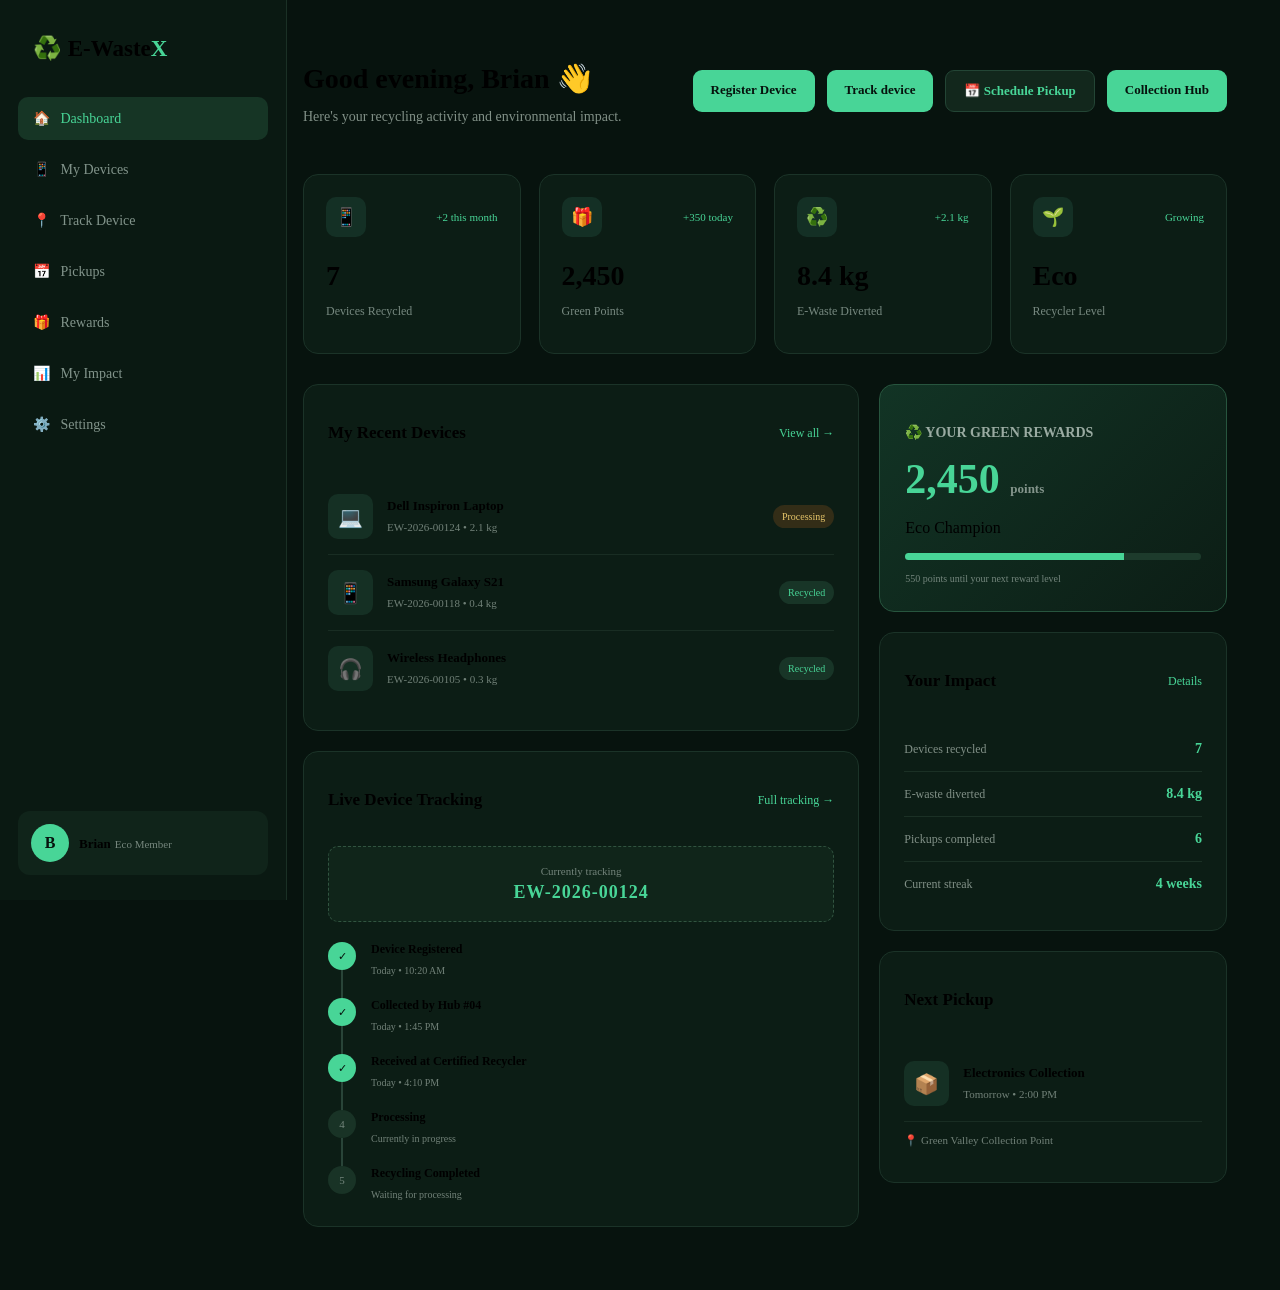
==== dashboard.html @ c2f98463 "Add files via upload" ====
<!DOCTYPE html>
<html lang="en">

<head>

    <meta charset="UTF-8">

    <meta name="viewport" content="width=device-width, initial-scale=1.0">

    <title>E-WasteX | Dashboard</title>

    <!-- Main CSS -->
    <link rel="stylesheet" href="css/style.css">

    <!-- Dashboard CSS -->
    <style>

        body {
            background: #07130e;
        }

        /* DASHBOARD LAYOUT */

        .dashboard-container {
            display: flex;
            min-height: 100vh;
        }


        /* SIDEBAR */

        .sidebar {
            width: 250px;
            background: #0a1912;
            border-right: 1px solid #1a3025;

            padding: 25px 18px;

            position: fixed;
            left: 0;
            top: 0;
            bottom: 0;
        }

        .sidebar-logo {
            font-size: 23px;
            font-weight: 800;

            padding: 10px 15px 35px;
        }

        .sidebar-logo span {
            color: #48d597;
        }


        .sidebar-menu {
            display: flex;
            flex-direction: column;
            gap: 8px;
        }

        .sidebar-menu a {
            text-decoration: none;

            color: #82948b;

            padding: 13px 15px;

            border-radius: 10px;

            font-size: 14px;

            transition: 0.3s;
        }

        .sidebar-menu a:hover {
            background: #12271c;
            color: #48d597;
        }

        .sidebar-menu a.active {
            background: #163525;
            color: #48d597;
        }


        .sidebar-bottom {
            position: absolute;

            bottom: 25px;

            left: 18px;
            right: 18px;
        }

        .user-mini {
            background: #10241a;

            padding: 13px;

            border-radius: 12px;

            display: flex;

            align-items: center;

            gap: 10px;
        }

        .user-avatar {
            width: 38px;
            height: 38px;

            background: #48d597;

            color: #07130e;

            border-radius: 50%;

            display: flex;

            align-items: center;

            justify-content: center;

            font-weight: bold;
        }

        .user-mini strong {
            font-size: 13px;
        }

        .user-mini small {
            color: #75867d;
            font-size: 11px;
        }


        /* MAIN CONTENT */

        .dashboard-main {
            margin-left: 250px;

            width: calc(100% - 250px);

            padding: 35px 45px;
        }


        /* TOP BAR */

        .dashboard-top {
            display: flex;

            justify-content: space-between;

            align-items: center;

            margin-bottom: 35px;
        }

        .dashboard-top h1 {
            font-size: 28px;

            margin-bottom: 5px;
        }

        .dashboard-top p {
            color: #819087;

            font-size: 14px;
        }

        .notification {
            width: 42px;
            height: 42px;

            border: 1px solid #243c30;

            border-radius: 10px;

            display: flex;

            align-items: center;

            justify-content: center;

            cursor: pointer;
        }


        /* ACTION BUTTONS */

        .quick-actions {
            display: flex;

            gap: 12px;
        }

        .action-button {
            background: #48d597;

            color: #06120d;

            padding: 12px 18px;

            border-radius: 9px;

            text-decoration: none;

            font-size: 13px;

            font-weight: bold;
        }

        .action-button.secondary {
            background: #12271c;

            color: #48d597;

            border: 1px solid #234535;
        }


        /* STAT CARDS */

        .dashboard-stats {

            display: grid;

            grid-template-columns: repeat(4, 1fr);

            gap: 18px;

            margin-bottom: 30px;
        }

        .stat-card {

            background: #0c1d15;

            border: 1px solid #1b3328;

            border-radius: 15px;

            padding: 22px;
        }

        .stat-top {

            display: flex;

            justify-content: space-between;

            align-items: center;

            margin-bottom: 15px;
        }

        .stat-icon {

            width: 40px;
            height: 40px;

            border-radius: 10px;

            background: #143025;

            display: flex;

            align-items: center;

            justify-content: center;

            font-size: 18px;
        }

        .stat-card h2 {

            font-size: 28px;

            margin-bottom: 3px;
        }

        .stat-card p {

            color: #778980;

            font-size: 12px;
        }

        .stat-change {

            color: #48d597;

            font-size: 11px;
        }


        /* MAIN GRID */

        .dashboard-grid {

            display: grid;

            grid-template-columns: 1.6fr 1fr;

            gap: 20px;
        }


        /* GENERAL CARD */

        .dashboard-card {

            background: #0c1d15;

            border: 1px solid #1b3328;

            border-radius: 15px;

            padding: 24px;

            margin-bottom: 20px;
        }

        .card-heading {

            display: flex;

            justify-content: space-between;

            align-items: center;

            margin-bottom: 22px;
        }

        .card-heading h2 {

            font-size: 17px;
        }

        .card-heading a {

            color: #48d597;

            text-decoration: none;

            font-size: 12px;
        }


        /* DEVICE */

        .device {

            display: flex;

            align-items: center;

            gap: 14px;

            padding: 15px 0;

            border-bottom: 1px solid #192d23;
        }

        .device:last-child {

            border-bottom: none;
        }

        .device-icon {

            width: 45px;
            height: 45px;

            border-radius: 10px;

            background: #153024;

            display: flex;

            align-items: center;

            justify-content: center;

            font-size: 20px;
        }

        .device-info {

            flex: 1;
        }

        .device-info strong {

            display: block;

            font-size: 13px;

            margin-bottom: 3px;
        }

        .device-info small {

            color: #718178;

            font-size: 11px;
        }


        /* STATUS */

        .device-status {

            padding: 6px 9px;

            border-radius: 20px;

            font-size: 10px;

            background: #183527;

            color: #48d597;
        }

        .device-status.processing {

            color: #e6c56a;

            background: #332d17;
        }


        /* TRACKING */

        .tracking-id {

            background: #10251a;

            border: 1px dashed #315440;

            padding: 18px;

            border-radius: 10px;

            margin-bottom: 20px;

            text-align: center;
        }

        .tracking-id small {

            display: block;

            color: #73847b;

            font-size: 11px;

            margin-bottom: 5px;
        }

        .tracking-id strong {

            color: #48d597;

            font-size: 18px;

            letter-spacing: 1px;
        }


        /* TRACKING STEPS */

        .tracking-step {

            display: flex;

            gap: 15px;

            position: relative;

            padding-bottom: 20px;
        }

        .tracking-step:last-child {

            padding-bottom: 0;
        }

        .tracking-dot {

            width: 28px;
            height: 28px;

            flex-shrink: 0;

            border-radius: 50%;

            background: #193326;

            color: #71847a;

            display: flex;

            align-items: center;

            justify-content: center;

            font-size: 11px;

            z-index: 2;
        }

        .tracking-step.completed .tracking-dot {

            background: #48d597;

            color: #06120d;
        }

        .tracking-line {

            position: absolute;

            left: 13px;

            top: 28px;

            width: 2px;

            height: 35px;

            background: #294438;
        }

        .tracking-step:last-child .tracking-line {

            display: none;
        }

        .tracking-content strong {

            display: block;

            font-size: 12px;

            margin-bottom: 3px;
        }

        .tracking-content small {

            color: #718178;

            font-size: 10px;
        }


        /* REWARD CARD */

        .reward-card {

            background: linear-gradient(
                135deg,
                #123425,
                #0c1d15
            );

            border: 1px solid #27553e;

            border-radius: 15px;

            padding: 25px;

            margin-bottom: 20px;
        }

        .reward-card h3 {

            font-size: 14px;

            color: #9aaba2;

        }

        .points {

            font-size: 42px;

            font-weight: 800;

            color: #48d597;

            margin: 10px 0;
        }

        .points span {

            font-size: 13px;

            color: #84958c;

        }

        .reward-progress {

            height: 7px;

            background: #1d3b2c;

            border-radius: 20px;

            overflow: hidden;

            margin: 15px 0 8px;
        }

        .reward-progress div {

            width: 74%;

            height: 100%;

            background: #48d597;
        }

        .reward-card small {

            color: #73857c;

            font-size: 10px;
        }


        /* IMPACT CARD */

        .impact-mini {

            display: flex;

            justify-content: space-between;

            align-items: center;

            padding: 14px 0;

            border-bottom: 1px solid #1b3025;
        }

        .impact-mini:last-child {

            border-bottom: none;
        }

        .impact-mini span {

            color: #819087;

            font-size: 12px;
        }

        .impact-mini strong {

            color: #48d597;

            font-size: 14px;
        }


        /* MOBILE */

        @media(max-width: 1000px) {

            .dashboard-stats {

                grid-template-columns: repeat(2, 1fr);
            }

            .dashboard-grid {

                grid-template-columns: 1fr;
            }
        }


        @media(max-width: 700px) {

            .sidebar {

                width: 70px;

                padding: 15px 10px;
            }

            .sidebar-logo {

                font-size: 0;
            }

            .sidebar-logo:first-letter {

                font-size: 25px;
            }

            .sidebar-menu a {

                font-size: 0;

                text-align: center;
            }

            .dashboard-main {

                margin-left: 70px;

                width: calc(100% - 70px);

                padding: 25px 15px;
            }

            .dashboard-stats {

                grid-template-columns: 1fr;
            }

            .quick-actions {

                display: none;
            }

        }

    </style>

</head>


<body>


<div class="dashboard-container">


    <!-- SIDEBAR -->

    <aside class="sidebar">

        <div class="sidebar-logo">
            ♻️ E-Waste<span>X</span>
        </div>


        <div class="sidebar-menu">

            <a href="dashboard.html" class="active">
                🏠 &nbsp; Dashboard
            </a>

            <a href="#">
                📱 &nbsp; My Devices
            </a>

            <a href="#">
                📍 &nbsp; Track Device
            </a>

            <a href="#">
                📅 &nbsp; Pickups
            </a>

            <a href="#">
                🎁 &nbsp; Rewards
            </a>

            <a href="#">
                📊 &nbsp; My Impact
            </a>

            <a href="#">
                ⚙️ &nbsp; Settings
            </a>

        </div>


        <div class="sidebar-bottom">

            <div class="user-mini">

                <div class="user-avatar">
                    B
                </div>

                <div>

                    <strong>Brian</strong>

                    <small>Eco Member</small>

                </div>

            </div>

        </div>

    </aside>



    <!-- MAIN DASHBOARD -->

    <main class="dashboard-main">


        <!-- TOP -->

        <div class="dashboard-top">

            <div>

                <h1>
                    Good evening, Brian 👋
                </h1>

                <p>
                    Here's your recycling activity and environmental impact.
                </p>

            </div>


            <div class="quick-actions">
                <a href="register.html" class="action-button">
                     Register Device
                </a>
                <a href="track.html" class="action-button">
                    Track device
                </a>

                <a href="pickup.html" class="action-button secondary">
                    📅 Schedule Pickup
                </a>
                <a href="hub.html" class="action-button">
                    Collection Hub
                </a>

            </div>

        </div>



        <!-- STATISTICS -->

        <section class="dashboard-stats">


            <div class="stat-card">

                <div class="stat-top">

                    <div class="stat-icon">
                        📱
                    </div>

                    <span class="stat-change">
                        +2 this month
                    </span>

                </div>

                <h2>7</h2>

                <p>
                    Devices Recycled
                </p>

            </div>



            <div class="stat-card">

                <div class="stat-top">

                    <div class="stat-icon">
                        🎁
                    </div>

                    <span class="stat-change">
                        +350 today
                    </span>

                </div>

                <h2>2,450</h2>

                <p>
                    Green Points
                </p>

            </div>



            <div class="stat-card">

                <div class="stat-top">

                    <div class="stat-icon">
                        ♻️
                    </div>

                    <span class="stat-change">
                        +2.1 kg
                    </span>

                </div>

                <h2>8.4 kg</h2>

                <p>
                    E-Waste Diverted
                </p>

            </div>



            <div class="stat-card">

                <div class="stat-top">

                    <div class="stat-icon">
                        🌱
                    </div>

                    <span class="stat-change">
                        Growing
                    </span>

                </div>

                <h2>Eco</h2>

                <p>
                    Recycler Level
                </p>

            </div>


        </section>



        <!-- MAIN GRID -->

        <div class="dashboard-grid">


            <!-- LEFT COLUMN -->

            <div>


                <!-- RECENT DEVICES -->

                <div class="dashboard-card">

                    <div class="card-heading">

                        <h2>
                            My Recent Devices
                        </h2>

                        <a href="#">
                            View all →
                        </a>

                    </div>


                    <!-- DEVICE 1 -->

                    <div class="device">

                        <div class="device-icon">
                            💻
                        </div>

                        <div class="device-info">

                            <strong>
                                Dell Inspiron Laptop
                            </strong>

                            <small>
                                EW-2026-00124 • 2.1 kg
                            </small>

                        </div>

                        <span class="device-status processing">
                            Processing
                        </span>

                    </div>


                    <!-- DEVICE 2 -->

                    <div class="device">

                        <div class="device-icon">
                            📱
                        </div>

                        <div class="device-info">

                            <strong>
                                Samsung Galaxy S21
                            </strong>

                            <small>
                                EW-2026-00118 • 0.4 kg
                            </small>

                        </div>

                        <span class="device-status">
                            Recycled
                        </span>

                    </div>


                    <!-- DEVICE 3 -->

                    <div class="device">

                        <div class="device-icon">
                            🎧
                        </div>

                        <div class="device-info">

                            <strong>
                                Wireless Headphones
                            </strong>

                            <small>
                                EW-2026-00105 • 0.3 kg
                            </small>

                        </div>

                        <span class="device-status">
                            Recycled
                        </span>

                    </div>


                </div>



                <!-- TRACKING -->

                <div class="dashboard-card">

                    <div class="card-heading">

                        <h2>
                            Live Device Tracking
                        </h2>

                        <a href="#">
                            Full tracking →
                        </a>

                    </div>


                    <div class="tracking-id">

                        <small>
                            Currently tracking
                        </small>

                        <strong>
                            EW-2026-00124
                        </strong>

                    </div>


                    <!-- STEP 1 -->

                    <div class="tracking-step completed">

                        <div class="tracking-dot">
                            ✓
                        </div>

                        <div class="tracking-line"></div>

                        <div class="tracking-content">

                            <strong>
                                Device Registered
                            </strong>

                            <small>
                                Today • 10:20 AM
                            </small>

                        </div>

                    </div>


                    <!-- STEP 2 -->

                    <div class="tracking-step completed">

                        <div class="tracking-dot">
                            ✓
                        </div>

                        <div class="tracking-line"></div>

                        <div class="tracking-content">

                            <strong>
                                Collected by Hub #04
                            </strong>

                            <small>
                                Today • 1:45 PM
                            </small>

                        </div>

                    </div>


                    <!-- STEP 3 -->

                    <div class="tracking-step completed">

                        <div class="tracking-dot">
                            ✓
                        </div>

                        <div class="tracking-line"></div>

                        <div class="tracking-content">

                            <strong>
                                Received at Certified Recycler
                            </strong>

                            <small>
                                Today • 4:10 PM
                            </small>

                        </div>

                    </div>


                    <!-- STEP 4 -->

                    <div class="tracking-step">

                        <div class="tracking-dot">
                            4
                        </div>

                        <div class="tracking-line"></div>

                        <div class="tracking-content">

                            <strong>
                                Processing
                            </strong>

                            <small>
                                Currently in progress
                            </small>

                        </div>

                    </div>


                    <!-- STEP 5 -->

                    <div class="tracking-step">

                        <div class="tracking-dot">
                            5
                        </div>

                        <div class="tracking-content">

                            <strong>
                                Recycling Completed
                            </strong>

                            <small>
                                Waiting for processing
                            </small>

                        </div>

                    </div>


                </div>


            </div>



            <!-- RIGHT COLUMN -->

            <div>


                <!-- REWARDS -->

                <div class="reward-card">

                    <h3>
                        ♻️ YOUR GREEN REWARDS
                    </h3>

                    <div class="points">

                        2,450

                        <span>
                            points
                        </span>

                    </div>

                    <p>
                        Eco Champion
                    </p>


                    <div class="reward-progress">

                        <div></div>

                    </div>

                    <small>
                        550 points until your next reward level
                    </small>

                </div>



                <!-- IMPACT -->

                <div class="dashboard-card">

                    <div class="card-heading">

                        <h2>
                            Your Impact
                        </h2>

                        <a href="#">
                            Details
                        </a>

                    </div>


                    <div class="impact-mini">

                        <span>
                            Devices recycled
                        </span>

                        <strong>
                            7
                        </strong>

                    </div>


                    <div class="impact-mini">

                        <span>
                            E-waste diverted
                        </span>

                        <strong>
                            8.4 kg
                        </strong>

                    </div>


                    <div class="impact-mini">

                        <span>
                            Pickups completed
                        </span>

                        <strong>
                            6
                        </strong>

                    </div>


                    <div class="impact-mini">

                        <span>
                            Current streak
                        </span>

                        <strong>
                            4 weeks
                        </strong>

                    </div>


                </div>



                <!-- NEXT PICKUP -->

                <div class="dashboard-card">

                    <div class="card-heading">

                        <h2>
                            Next Pickup
                        </h2>

                    </div>


                    <div class="device">

                        <div class="device-icon">
                            📦
                        </div>

                        <div class="device-info">

                            <strong>
                                Electronics Collection
                            </strong>

                            <small>
                                Tomorrow • 2:00 PM
                            </small>

                        </div>

                    </div>


                    <p style="
                        color:#718178;
                        font-size:11px;
                        margin-top:12px;
                    ">

                        📍 Green Valley Collection Point

                    </p>

                </div>


            </div>


        </div>


    </main>


</div>


</body>

</html>
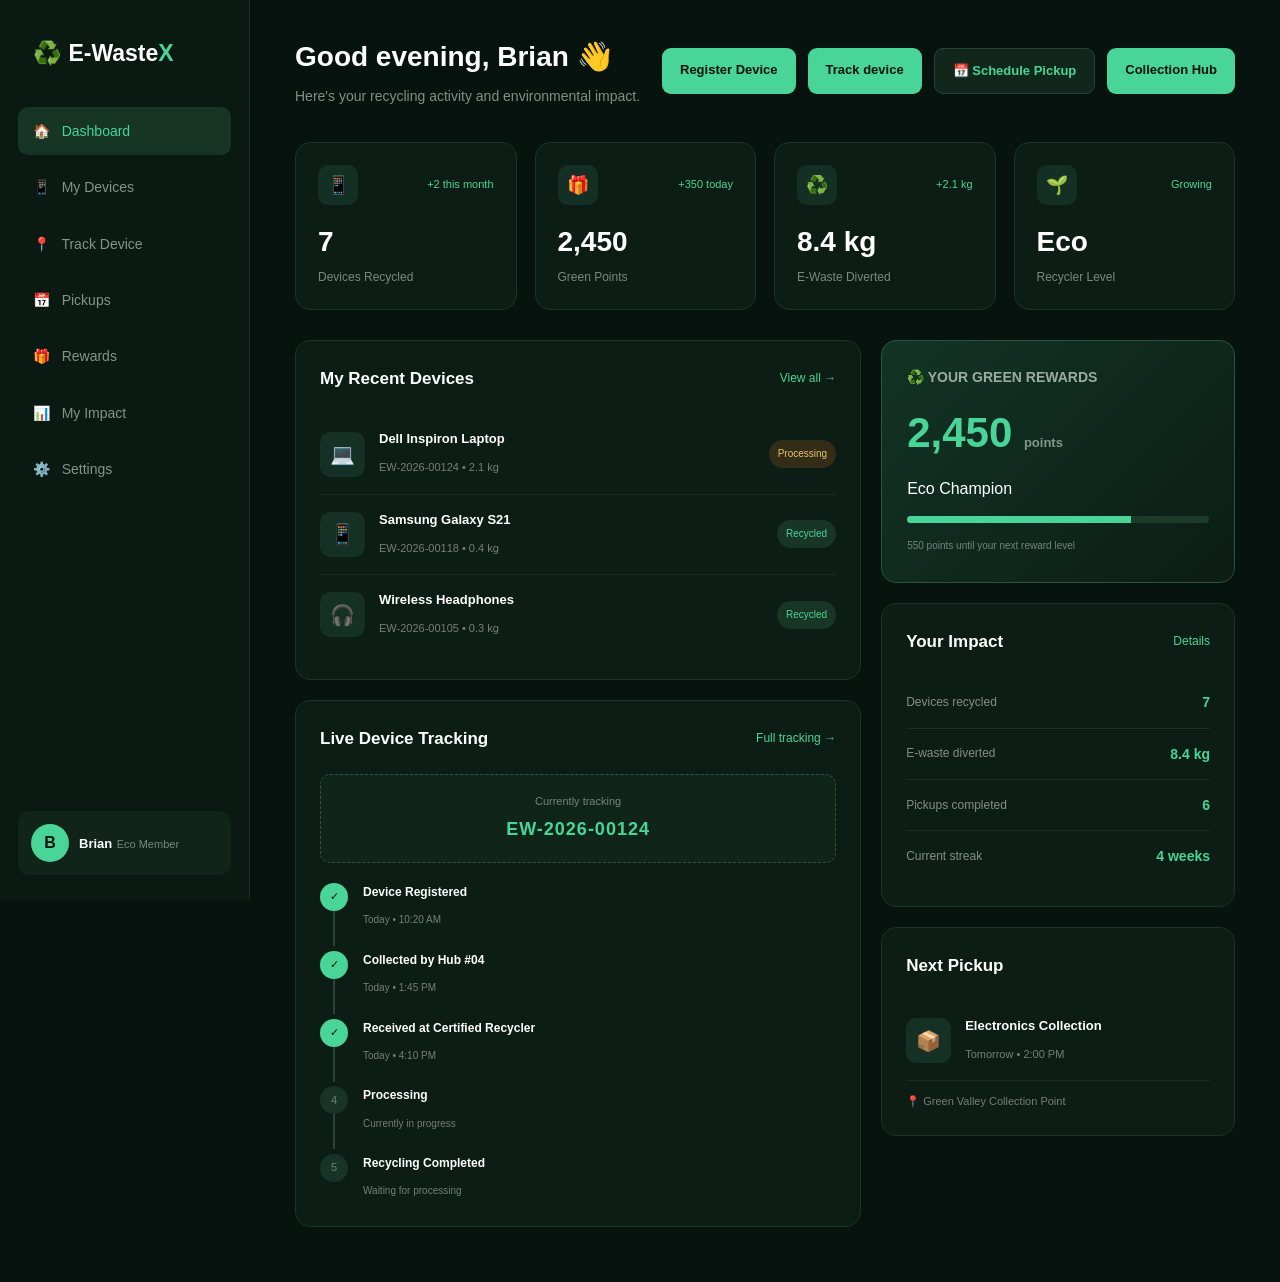
==== commit e4d46acc: "CSS Update: Font" ====
--- a/dashboard.html
+++ b/dashboard.html
@@ -17,6 +17,7 @@
 
         body {
             background: #07130e;
+            font-family: Arial, Helvetica;
         }
 
         /* DASHBOARD LAYOUT */
@@ -736,7 +737,7 @@
 
 </head>
 
-
+<script src="js/dashboard.js"></script>
 <body>
 
 
--- a/css/style.css
+++ b/css/style.css
@@ -0,0 +1,534 @@
+* {
+    margin: 0;
+    padding: 0;
+    box-sizing: border-box;
+}
+
+html {
+    scroll-behavior: smooth;
+}
+
+body {
+    font-family: Arial, Helvetica, sans-serif;
+    background: #07130e;
+    color: white;
+    line-height: 1.6;
+}
+
+
+/* NAVBAR */
+
+.navbar {
+    height: 80px;
+    padding: 0 7%;
+    display: flex;
+    align-items: center;
+    justify-content: space-between;
+
+    border-bottom: 1px solid rgba(255,255,255,0.08);
+
+    position: sticky;
+    top: 0;
+
+    background: rgba(7,19,14,0.95);
+
+    z-index: 100;
+}
+
+.logo {
+    font-size: 24px;
+    font-weight: 800;
+}
+
+.logo span {
+    color: #48d597;
+}
+
+.navbar nav {
+    display: flex;
+    gap: 35px;
+}
+
+.navbar nav a {
+    color: #b9c9c0;
+    text-decoration: none;
+    font-size: 14px;
+}
+
+.navbar nav a:hover {
+    color: #48d597;
+}
+
+.nav-button,
+.primary-button {
+    background: #48d597;
+    color: #06120d;
+    padding: 13px 22px;
+    border-radius: 10px;
+    text-decoration: none;
+    font-weight: 700;
+}
+
+
+/* HERO */
+
+.hero {
+    min-height: 700px;
+    padding: 100px 7%;
+
+    display: grid;
+    grid-template-columns: 1fr 0.9fr;
+
+    align-items: center;
+
+    gap: 80px;
+}
+
+.hero-content {
+    max-width: 650px;
+}
+
+.badge {
+    display: inline-block;
+
+    padding: 7px 14px;
+
+    border: 1px solid rgba(72,213,151,0.3);
+
+    border-radius: 50px;
+
+    color: #48d597;
+
+    font-size: 13px;
+
+    margin-bottom: 25px;
+}
+
+.hero h1 {
+    font-size: 68px;
+    line-height: 1.05;
+
+    margin-bottom: 25px;
+}
+
+.hero h1 span,
+.section-heading span {
+    color: #48d597;
+}
+
+.hero p {
+    color: #aebdb5;
+
+    font-size: 18px;
+
+    max-width: 580px;
+
+    margin-bottom: 35px;
+}
+
+.hero-buttons {
+    display: flex;
+    gap: 15px;
+}
+
+.secondary-button {
+    padding: 13px 22px;
+
+    border: 1px solid #31453c;
+
+    border-radius: 10px;
+
+    text-decoration: none;
+
+    color: white;
+}
+
+
+/* HERO CARD */
+
+.hero-card {
+    background: #0c1d15;
+
+    border: 1px solid #1b3328;
+
+    padding: 25px;
+
+    border-radius: 20px;
+
+    box-shadow: 0 25px 80px rgba(0,0,0,0.3);
+}
+
+.device-card {
+    background: #11251b;
+
+    padding: 18px;
+
+    border-radius: 14px;
+
+    display: flex;
+
+    align-items: center;
+
+    gap: 15px;
+}
+
+.device-icon {
+    width: 55px;
+    height: 55px;
+
+    display: flex;
+    align-items: center;
+    justify-content: center;
+
+    background: #183a2b;
+
+    border-radius: 12px;
+
+    font-size: 25px;
+}
+
+.device-card h3 {
+    font-size: 15px;
+}
+
+.device-card p {
+    font-size: 11px;
+
+    color: #83958c;
+}
+
+.device-card strong {
+    font-size: 12px;
+}
+
+.status {
+    margin-left: auto;
+
+    font-size: 11px;
+
+    color: #48d597;
+}
+
+
+/* JOURNEY */
+
+.journey {
+    margin-top: 25px;
+}
+
+.journey-item {
+    display: flex;
+
+    gap: 15px;
+
+    align-items: center;
+}
+
+.journey-item > span {
+    width: 35px;
+    height: 35px;
+
+    border-radius: 50%;
+
+    background: #193326;
+
+    display: flex;
+
+    align-items: center;
+
+    justify-content: center;
+
+    color: #84988d;
+
+    font-size: 12px;
+}
+
+.journey-item.active > span {
+    background: #48d597;
+    color: #06120d;
+}
+
+.journey-item strong {
+    display: block;
+
+    font-size: 13px;
+}
+
+.journey-item small {
+    color: #708178;
+
+    font-size: 11px;
+}
+
+.journey-line {
+    width: 2px;
+
+    height: 28px;
+
+    background: #263d31;
+
+    margin-left: 17px;
+}
+
+
+/* STATS */
+
+.stats {
+    display: grid;
+
+    grid-template-columns: repeat(4,1fr);
+
+    padding: 45px 7%;
+
+    border-top: 1px solid #17291f;
+
+    border-bottom: 1px solid #17291f;
+}
+
+.stats div {
+    text-align: center;
+
+    border-right: 1px solid #20352a;
+}
+
+.stats div:last-child {
+    border-right: none;
+}
+
+.stats h2 {
+    color: #48d597;
+
+    font-size: 32px;
+}
+
+.stats p {
+    color: #82948b;
+
+    font-size: 13px;
+}
+
+
+/* SECTIONS */
+
+.section {
+    padding: 120px 7%;
+}
+
+.section-heading {
+    max-width: 700px;
+
+    margin-bottom: 60px;
+}
+
+.section-heading h2 {
+    font-size: 45px;
+
+    line-height: 1.1;
+
+    margin-bottom: 20px;
+}
+
+.section-heading p {
+    color: #8e9e96;
+}
+
+
+/* STEPS */
+
+.steps {
+    display: grid;
+
+    grid-template-columns: repeat(4,1fr);
+
+    gap: 20px;
+}
+
+.step {
+    background: #0c1d15;
+
+    padding: 30px;
+
+    border: 1px solid #1a3025;
+
+    border-radius: 15px;
+
+    transition: 0.3s;
+}
+
+.step:hover {
+    transform: translateY(-8px);
+
+    border-color: #48d597;
+}
+
+.step-number {
+    color: #48d597;
+
+    font-size: 14px;
+
+    margin-bottom: 30px;
+}
+
+.step h3 {
+    margin-bottom: 10px;
+}
+
+.step p {
+    color: #819087;
+
+    font-size: 14px;
+}
+
+
+/* IMPACT */
+
+.impact {
+    padding: 100px 7%;
+
+    display: grid;
+
+    grid-template-columns: 1fr 400px;
+
+    gap: 100px;
+
+    align-items: center;
+
+    background: #0a1811;
+}
+
+.impact h2 {
+    font-size: 50px;
+
+    line-height: 1.1;
+
+    margin-bottom: 20px;
+}
+
+.impact p {
+    color: #92a199;
+
+    margin-bottom: 30px;
+
+    max-width: 550px;
+}
+
+.impact-card {
+    background: #10251a;
+
+    padding: 35px;
+
+    border-radius: 20px;
+
+    border: 1px solid #1d392c;
+}
+
+.impact-number {
+    font-size: 60px;
+
+    font-weight: 800;
+
+    color: #48d597;
+
+    margin: 20px 0;
+}
+
+.impact-number span {
+    font-size: 18px;
+
+    color: #82948b;
+}
+
+.progress {
+    height: 8px;
+
+    background: #1b3327;
+
+    border-radius: 20px;
+
+    margin: 20px 0;
+}
+
+.progress-bar {
+    height: 100%;
+
+    width: 70%;
+
+    background: #48d597;
+
+    border-radius: 20px;
+}
+
+
+/* FOOTER */
+
+footer {
+    padding: 50px 7%;
+
+    border-top: 1px solid #1a2c23;
+
+    color: #73827b;
+}
+
+footer p {
+    margin-top: 10px;
+
+    font-size: 13px;
+}
+
+
+/* RESPONSIVE */
+
+@media(max-width: 900px) {
+
+    .navbar nav {
+        display: none;
+    }
+
+    .hero {
+        grid-template-columns: 1fr;
+
+        padding-top: 60px;
+    }
+
+    .hero h1 {
+        font-size: 48px;
+    }
+
+    .stats {
+        grid-template-columns: repeat(2,1fr);
+
+        gap: 30px;
+    }
+
+    .stats div {
+        border-right: none;
+    }
+
+    .steps {
+        grid-template-columns: 1fr 1fr;
+    }
+
+    .impact {
+        grid-template-columns: 1fr;
+    }
+}
+
+
+@media(max-width: 600px) {
+
+    .hero h1 {
+        font-size: 40px;
+    }
+
+    .steps {
+        grid-template-columns: 1fr;
+    }
+
+    .stats {
+        grid-template-columns: 1fr;
+    }
+
+    .nav-button {
+        display: none;
+    }
+}
